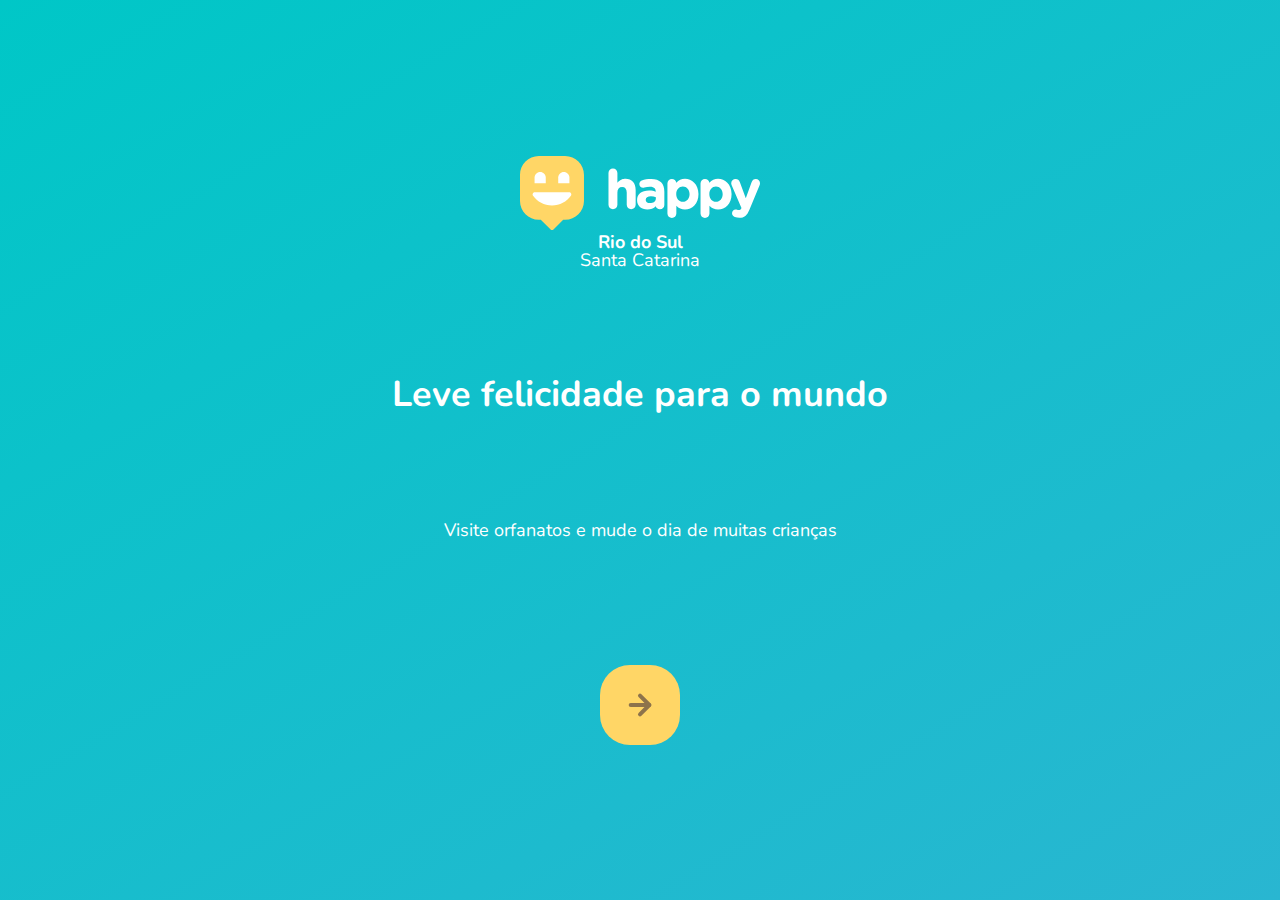
==== index.html @ 65985a11 "happyifsul" ====
<!DOCTYPE html>
<html lang="pt_BR">
  <head>
    <meta charset="UTF-8" />
    <meta name="viewport" content="width=device-width, initial-scale=1.0" />
    <title>Happy</title>
    <link rel="icon" href="./public/images/logo-icon.png" />

    <link rel="stylesheet" href="./public/css/main.css" />
    <link rel="stylesheet" href="./public/css/animations.css" />
    <link rel="stylesheet" href="./public/css/page-landing.css" />
    
    <link href="https://fonts.googleapis.com/css2?family=Nunito:wght@400;600;800&display=swap" rel="stylesheet">
  </head>
  <body>
    <div id="page-landing">
      <div id="container">
        <header>
          <img class="animate-up" id="logo" src="./public/images/logo.svg" alt="Logomarca de Happy" />
          <div class="location animate-up">
            <strong>Rio do Sul</strong>
            <p>Santa Catarina</p>
          </div>
        </header>
        <main>
          <h1 class=animate-up>Leve felicidade para o mundo</h1>
          <section class="visit">
            <p class=animate-up>Visite orfanatos e mude o dia de muitas crianças</p>
            <a href="#" title="Visite orfanatos" class=animate-up>
              <img src="./public/images/arrow.svg" alt="Ir para o mapa" />
            </a>
          </section>
        </main>
      </div>
    </div>
  </body>
</html>
---- public/css/main.css ----
* {
  margin: 0;
  padding: 0;
}

body {
  height: 100vh;
  color: white;
}

:root {
  font-size: 62.5%;
}

body,
input,
button,
textarea {
  font: 400 18px/1 "Nunito", sans-serif;
}
---- public/css/animations.css ----
@keyframes up {
    from {
        opacity: 0;
        transform: translateY(16px);
    }

    to {
        opacity: 1;
        transform: translateY(0);
    }
}

animate-up {
    animation-name: up;
    animation-duration: 300ms;
    animation-fill-mode: backwards;

}
---- public/css/page-landing.css ----
#page-landing {
    background: linear-gradient(329.54deg, #29b6d1 0%, #00c7c7 100%);
  
    text-align: center;
    min-height: 100vh;
  
    display: flex;
  }
  
  #container {
    margin: auto;
  
    width: 90%
  }
  
  .location,
  h1,
  .visit p {
    height: 16vh;
  }
  
  .visit a {
    width: 8rem;
    height: 8rem;
    background: #ffd666;
    border: none;
    border-radius: 3rem;
    display: flex;
    align-items: center;
    justify-content:center;
    margin: auto;
    transition: background 200ms;
  }

.visit a:hover {
    background: #96feff;
}
  
#logo {
    animation-delay: 50ms;
}

.location {
    animation-delay: 100ms;
}

main h1 {
    animation-delay: 150ms;
}

.visit p {
    animation-delay: 200ms;
}

.visit a {
    animation-delay: 250ms;
}
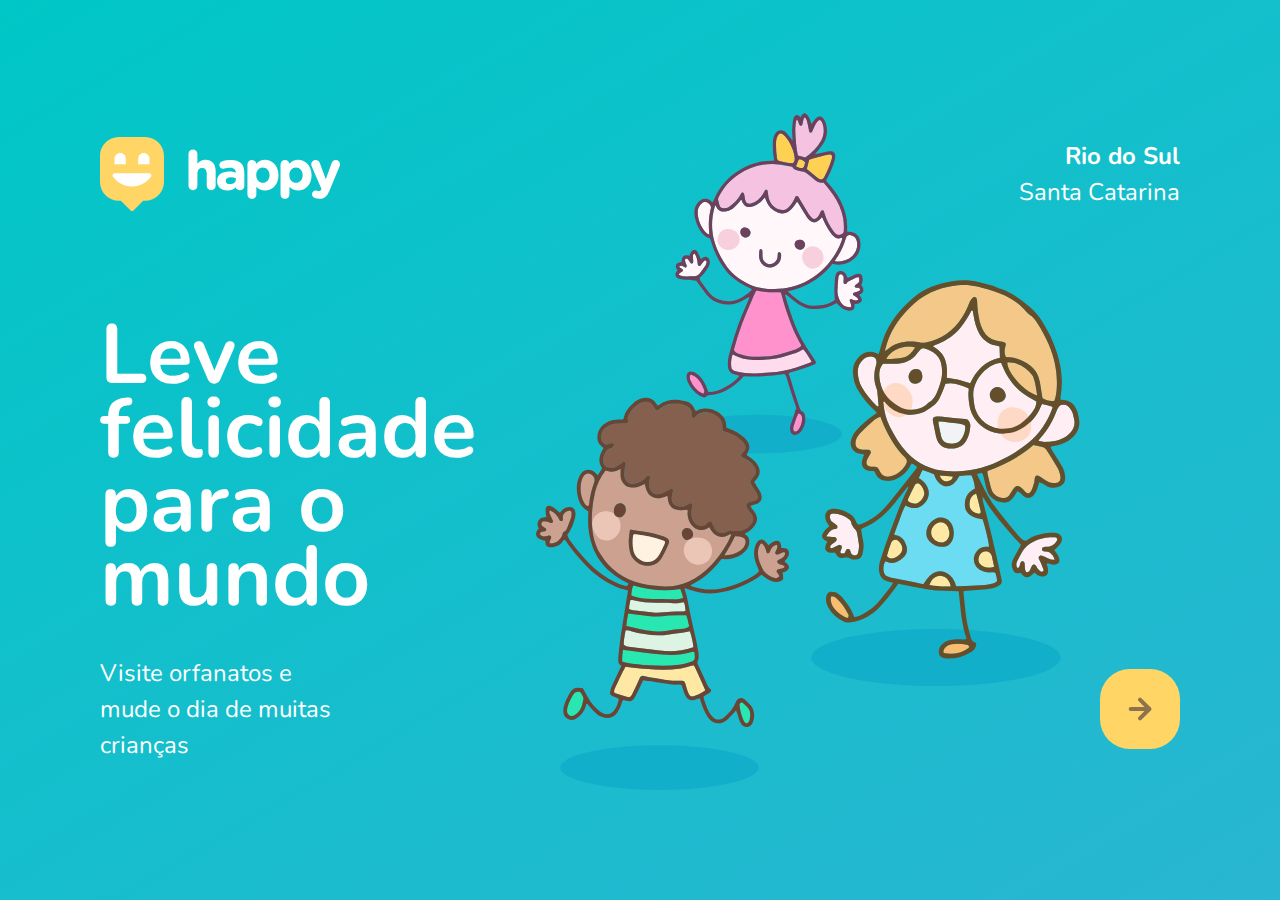
==== commit 9c7068bb: "Add files via upload" ====
--- a/index.html
+++ b/index.html
@@ -10,7 +10,8 @@
     <link rel="stylesheet" href="./public/css/animations.css" />
     <link rel="stylesheet" href="./public/css/page-landing.css" />
     
-    <link href="https://fonts.googleapis.com/css2?family=Nunito:wght@400;600;800&display=swap" rel="stylesheet">
+    
+    <link href="https://fonts.googleapis.com/css2?family=Nunito:wght@400;600;700;800&display=swap" rel="stylesheet">
   </head>
   <body>
     <div id="page-landing">
@@ -26,7 +27,7 @@
           <h1 class=animate-up>Leve felicidade para o mundo</h1>
           <section class="visit">
             <p class=animate-up>Visite orfanatos e mude o dia de muitas crianças</p>
-            <a href="#" title="Visite orfanatos" class=animate-up>
+            <a href="orphanages.html" title="Visite orfanatos" class=animate-up>
               <img src="./public/images/arrow.svg" alt="Ir para o mapa" />
             </a>
           </section>
--- a/public/css/main.css
+++ b/public/css/main.css
@@ -1,11 +1,13 @@
 * {
   margin: 0;
   padding: 0;
+  box-sizing: border-box;
 }
 
 body {
   height: 100vh;
   color: white;
+  background: #ebf2f5
 }
 
 :root {
@@ -18,5 +20,3 @@
 textarea {
   font: 400 18px/1 "Nunito", sans-serif;
 }
-
-
--- a/public/css/animations.css
+++ b/public/css/animations.css
@@ -10,9 +10,38 @@
     }
 }
 
+@keyframes rigth {
+    from {
+        transform: translateX(-100%);
+    }
+    to {
+        transform: translateX(0);
+    }
+}
+
+@keyframes appear {
+    from {
+        opacity: 0;
+    }
+    to {
+        opacity: 1;
+    }
+}
+
 animate-up {
     animation-name: up;
     animation-duration: 300ms;
     animation-fill-mode: backwards;
 
 }
+
+animate-rigth {
+    animation-name: rigth;
+    animation-duration: 300ms;
+}
+
+animate-appear {
+    animation-name: appear;
+    animation-duration: 300ms;
+    animation-fill-mode: backwards;
+}--- a/public/css/page-landing.css
+++ b/public/css/page-landing.css
@@ -1,58 +1,111 @@
+#page-landing {
+  background: linear-gradient(329.54deg, #29b6d1 0%, #00c7c7 100%);
 
-#page-landing {
-    background: linear-gradient(329.54deg, #29b6d1 0%, #00c7c7 100%);
-  
-    text-align: center;
-    min-height: 100vh;
-  
+  text-align: center;
+  min-height: 100vh;
+
+  display: flex;
+}
+
+#container {
+  margin: auto;
+
+  width: min(90%, 112rem);
+}
+
+.location,
+h1,
+.visit p {
+  height: 16vh;
+}
+
+#logo {
+  animation-delay: 50ms;
+}
+
+.location {
+  animation-delay: 100ms;
+}
+
+main h1 {
+  animation-delay: 150ms;
+  font-size: clamp(4rem, 8vw, 8.4rem);
+}
+
+.visit p {
+  animation-delay: 200ms;
+}
+
+.visit a {
+  width: 8rem;
+  height: 8rem;
+  background: #ffd666;
+
+  border: none;
+  border-radius: 3rem;
+
+  display: flex;
+  align-items: center;
+  justify-content: center;
+
+  margin: auto;
+
+  transition: background 200ms;
+  animation-delay: 250ms;
+}
+
+.visit a:hover {
+  background: #96feff;
+}
+
+/* desktop version */
+
+@media (min-width: 768px) {
+  #container {
+    padding: 5rem 2rem;
+    /* shorthand background: image repeat position / size  */
+    background: url("../images/bg.svg") no-repeat 80% /
+      clamp(30rem, 54vw, 56rem);
+  }
+
+  header {
     display: flex;
+    align-items: center;
+    justify-content: space-between;
   }
-  
-  #container {
-    margin: auto;
-  
-    width: 90%
-  }
-  
   .location,
   h1,
   .visit p {
-    height: 16vh;
+    height: initial;
+    text-align: initial;
   }
-  
-  .visit a {
-    width: 8rem;
-    height: 8rem;
-    background: #ffd666;
-    border: none;
-    border-radius: 3rem;
+  .location {
+    text-align: right;
+    font-size: 2.4rem;
+    line-height: 1.5;
+  }
+  main h1 {
+    font-weight: bold;
+    line-height: 0.88;
+
+    margin: clamp(10%, 9vh, 12%) 0 4rem;
+
+    width: min(300px, 80%);
+  }
+
+  .visit {
     display: flex;
     align-items: center;
-    justify-content:center;
-    margin: auto;
-    transition: background 200ms;
+    justify-content: space-between;
   }
 
-.visit a:hover {
-    background: #96feff;
+  .visit p {
+    font-size: 2.4rem;
+    line-height: 1.5;
+    width: clamp(20rem, 20vw, 30rem);
+  }
+
+  .visit a {
+    margin: initial;
+  }
 }
-  
-#logo {
-    animation-delay: 50ms;
-}
-
-.location {
-    animation-delay: 100ms;
-}
-
-main h1 {
-    animation-delay: 150ms;
-}
-
-.visit p {
-    animation-delay: 200ms;
-}
-
-.visit a {
-    animation-delay: 250ms;
-}